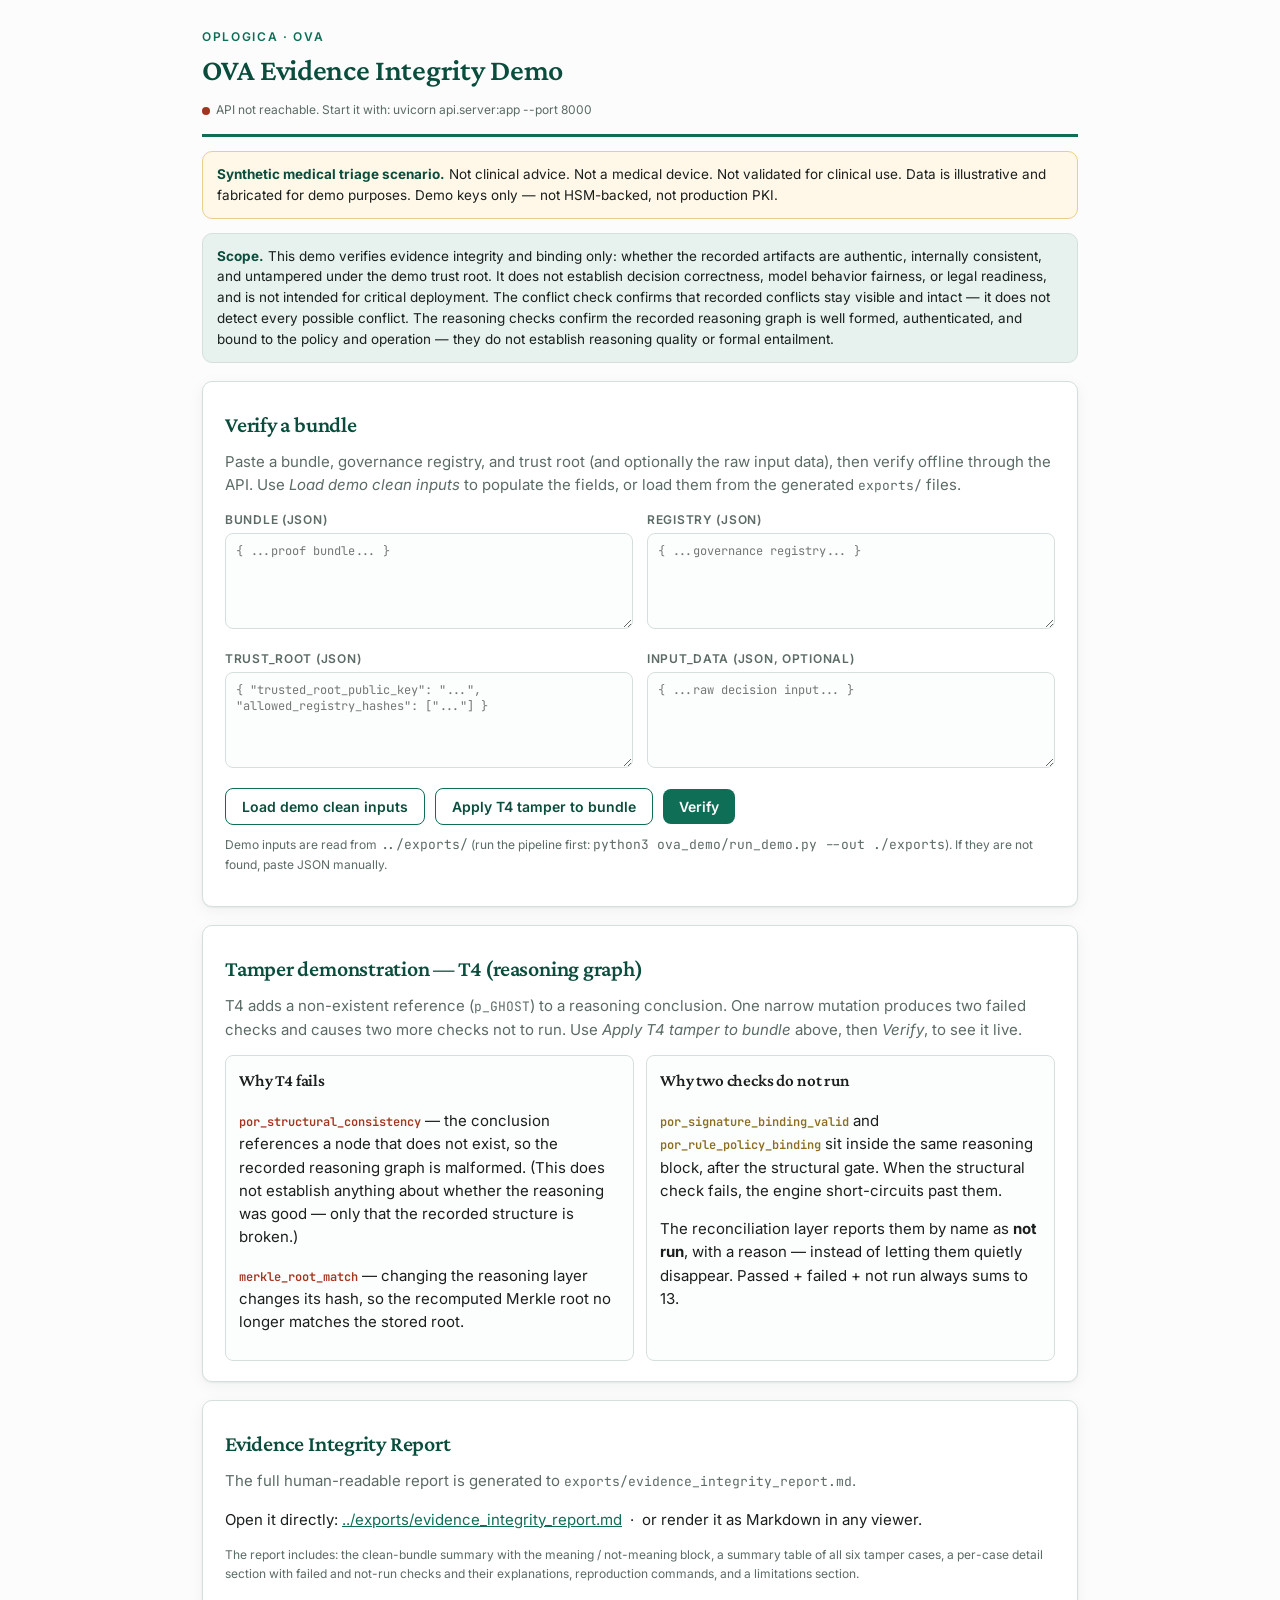
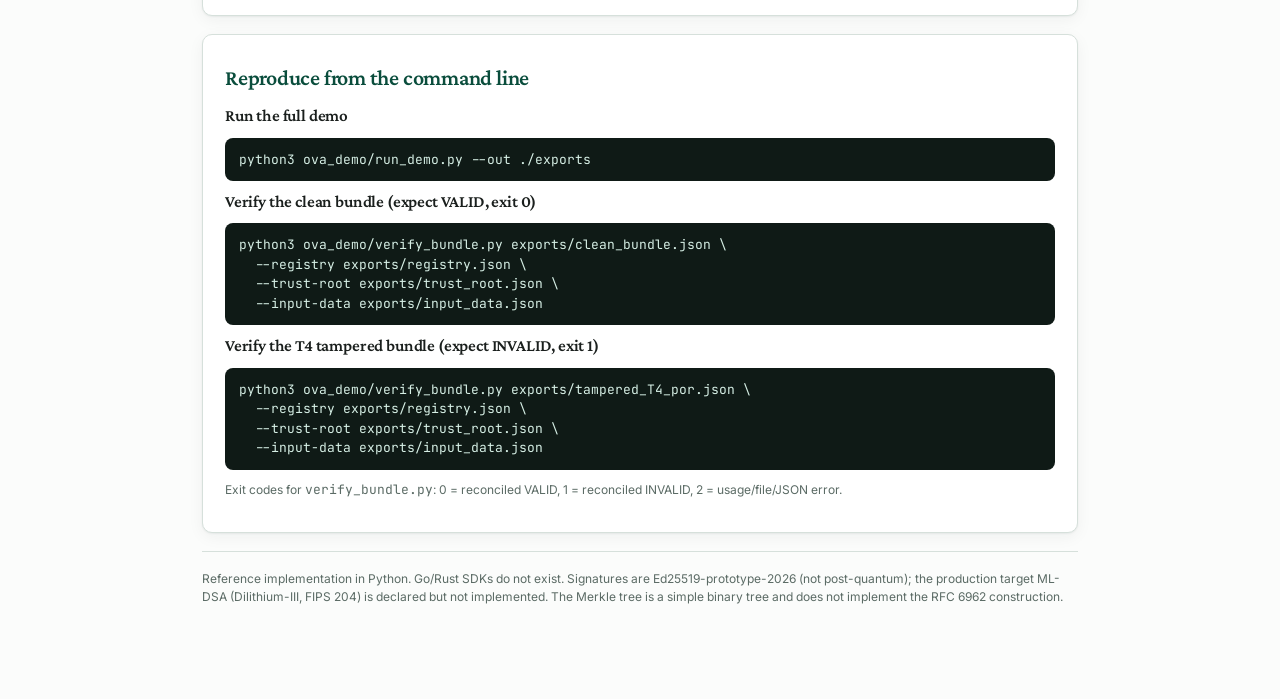
==== ui/index.html @ 2ccc594e "demo-packaging-v1: package reproducible OVA evidence-integrity demo" ====
<!DOCTYPE html>
<html lang="en">
<head>
  <meta charset="utf-8" />
  <meta name="viewport" content="width=device-width, initial-scale=1" />
  <title>OVA Evidence Integrity Demo</title>
  <link rel="preconnect" href="https://fonts.googleapis.com" />
  <link rel="preconnect" href="https://fonts.gstatic.com" crossorigin />
  <link href="https://fonts.googleapis.com/css2?family=Crimson+Pro:wght@500;600;700&family=Inter:wght@400;500;600&family=JetBrains+Mono:wght@400;600&display=swap" rel="stylesheet" />
  <link rel="stylesheet" href="style.css" />
</head>
<body>
<div class="wrap">

  <!-- ===== Masthead ===== -->
  <header class="masthead">
    <div class="eyebrow">OpLogica · OVA</div>
    <h1>OVA Evidence Integrity Demo</h1>
    <div id="health" class="health"><span class="dot"></span><span id="health-text">checking API…</span></div>
  </header>

  <div class="banner" id="triage-banner">
    <strong>Synthetic medical triage scenario.</strong> Not clinical advice.
    Not a medical device. Not validated for clinical use. Data is illustrative
    and fabricated for demo purposes. Demo keys only — not HSM-backed, not
    production PKI.
  </div>

  <div class="banner scope" id="scope-banner">
    <strong>Scope.</strong> This demo verifies evidence integrity and binding
    only: whether the recorded artifacts are authentic, internally consistent,
    and untampered under the demo trust root. It does not establish decision
    correctness, model behavior fairness, or legal readiness, and is not
    intended for critical deployment. The conflict check confirms that recorded
    conflicts stay visible and intact — it does not detect every possible
    conflict. The reasoning checks confirm the recorded reasoning graph is well
    formed, authenticated, and bound to the policy and operation — they do not
    establish reasoning quality or formal entailment.
  </div>

  <!-- ===== Verify section ===== -->
  <section id="verify-section">
    <h2>Verify a bundle</h2>
    <p class="lead">Paste a bundle, governance registry, and trust root (and
      optionally the raw input data), then verify offline through the API. Use
      <em>Load demo clean inputs</em> to populate the fields, or load them from
      the generated <span class="mono">exports/</span> files.</p>

    <div class="grid2">
      <div>
        <label for="bundle">bundle (JSON)</label>
        <textarea id="bundle" spellcheck="false" placeholder="{ ...proof bundle... }"></textarea>
      </div>
      <div>
        <label for="registry">registry (JSON)</label>
        <textarea id="registry" spellcheck="false" placeholder="{ ...governance registry... }"></textarea>
      </div>
      <div>
        <label for="trust_root">trust_root (JSON)</label>
        <textarea id="trust_root" spellcheck="false" placeholder='{ "trusted_root_public_key": "...", "allowed_registry_hashes": ["..."] }'></textarea>
      </div>
      <div>
        <label for="input_data">input_data (JSON, optional)</label>
        <textarea id="input_data" spellcheck="false" placeholder="{ ...raw decision input... }"></textarea>
      </div>
    </div>

    <div class="row">
      <button id="btn-load-clean" class="secondary" type="button">Load demo clean inputs</button>
      <button id="btn-apply-t4" class="secondary" type="button">Apply T4 tamper to bundle</button>
      <button id="btn-verify" type="button">Verify</button>
    </div>
    <p class="footnote">Demo inputs are read from <span class="mono">../exports/</span>
      (run the pipeline first: <span class="mono">python3 ova_demo/run_demo.py --out ./exports</span>).
      If they are not found, paste JSON manually.</p>

    <div id="result" class="result" hidden></div>
  </section>

  <!-- ===== Tamper explainer (T4) ===== -->
  <section id="tamper-section">
    <h2>Tamper demonstration — T4 (reasoning graph)</h2>
    <p class="lead">T4 adds a non-existent reference
      (<span class="mono">p_GHOST</span>) to a reasoning conclusion. One narrow
      mutation produces two failed checks and causes two more checks not to run.
      Use <em>Apply T4 tamper to bundle</em> above, then <em>Verify</em>, to see
      it live.</p>

    <div class="why">
      <div class="box">
        <h3>Why T4 fails</h3>
        <p><span class="tag fail-tag">por_structural_consistency</span> — the
          conclusion references a node that does not exist, so the recorded
          reasoning graph is malformed. (This does not establish anything about
          whether the reasoning was good — only that the recorded structure is
          broken.)</p>
        <p><span class="tag fail-tag">merkle_root_match</span> — changing the
          reasoning layer changes its hash, so the recomputed Merkle root no
          longer matches the stored root.</p>
      </div>
      <div class="box">
        <h3>Why two checks do not run</h3>
        <p><span class="tag skip-tag">por_signature_binding_valid</span> and
          <span class="tag skip-tag">por_rule_policy_binding</span> sit inside
          the same reasoning block, after the structural gate. When the
          structural check fails, the engine short-circuits past them.</p>
        <p>The reconciliation layer reports them by name as
          <strong>not run</strong>, with a reason — instead of letting them
          quietly disappear. Passed + failed + not&nbsp;run always sums to 13.</p>
      </div>
    </div>
  </section>

  <!-- ===== Report ===== -->
  <section id="report-section">
    <h2>Evidence Integrity Report</h2>
    <p class="lead">The full human-readable report is generated to
      <span class="mono">exports/evidence_integrity_report.md</span>.</p>
    <p>Open it directly:
      <a id="report-link" href="../exports/evidence_integrity_report.md">../exports/evidence_integrity_report.md</a>
      &nbsp;·&nbsp; or render it as Markdown in any viewer.</p>
    <p class="footnote">The report includes: the clean-bundle summary with the
      meaning / not-meaning block, a summary table of all six tamper cases, a
      per-case detail section with failed and not-run checks and their
      explanations, reproduction commands, and a limitations section.</p>
  </section>

  <!-- ===== Reproduction commands ===== -->
  <section id="repro-section">
    <h2>Reproduce from the command line</h2>

    <h3>Run the full demo</h3>
    <pre class="cmd">python3 ova_demo/run_demo.py --out ./exports</pre>

    <h3>Verify the clean bundle (expect VALID, exit 0)</h3>
    <pre class="cmd">python3 ova_demo/verify_bundle.py exports/clean_bundle.json \
  --registry exports/registry.json \
  --trust-root exports/trust_root.json \
  --input-data exports/input_data.json</pre>

    <h3>Verify the T4 tampered bundle (expect INVALID, exit 1)</h3>
    <pre class="cmd">python3 ova_demo/verify_bundle.py exports/tampered_T4_por.json \
  --registry exports/registry.json \
  --trust-root exports/trust_root.json \
  --input-data exports/input_data.json</pre>

    <p class="footnote">Exit codes for <span class="mono">verify_bundle.py</span>:
      0 = reconciled VALID, 1 = reconciled INVALID, 2 = usage/file/JSON error.</p>
  </section>

  <hr class="soft" />
  <p class="footnote">Reference implementation in Python. Go/Rust SDKs do not
    exist. Signatures are Ed25519-prototype-2026 (not post-quantum); the
    production target ML-DSA (Dilithium-III, FIPS 204) is declared but not
    implemented. The Merkle tree is a simple binary tree and does not implement
    the RFC 6962 construction.</p>

</div>
<script src="app.js"></script>
</body>
</html>
---- ui/style.css ----
/* OVA Evidence Integrity Demo — minimal institutional styling.
   Brand: dark academic green; serif headlines (Crimson Pro), sans body
   (Inter), mono for hashes/code (JetBrains Mono). Calm, not crypto-hype. */

:root {
  --green: #0F6E56;
  --green-deep: #0A4D3C;
  --green-tint: #E7F1ED;
  --ink: #1A1F1D;
  --muted: #5B6B65;
  --line: #D6E0DB;
  --paper: #FBFCFB;
  --card: #FFFFFF;
  --pass: #1E7F5C;
  --fail: #A3341F;
  --skip: #8A6D1F;
  --warn-bg: #FFF8E8;
  --warn-line: #E8D08A;
  --radius: 10px;
  --shadow: 0 1px 2px rgba(16, 40, 32, 0.06),
            0 4px 16px rgba(16, 40, 32, 0.05);
}

* { box-sizing: border-box; }

body {
  margin: 0;
  background: var(--paper);
  color: var(--ink);
  font-family: "Inter", -apple-system, BlinkMacSystemFont, sans-serif;
  font-size: 15px;
  line-height: 1.55;
  -webkit-font-smoothing: antialiased;
}

.wrap {
  max-width: 920px;
  margin: 0 auto;
  padding: 28px 22px 80px;
}

h1, h2, h3 {
  font-family: "Crimson Pro", Georgia, "Times New Roman", serif;
  color: var(--green-deep);
  font-weight: 600;
  letter-spacing: -0.01em;
  margin: 0 0 8px;
}

h1 { font-size: 30px; }
h2 { font-size: 22px; margin-top: 6px; }
h3 { font-size: 17px; color: var(--ink); }

a { color: var(--green); }

code, pre, .mono {
  font-family: "JetBrains Mono", ui-monospace, "SF Mono", Menlo, monospace;
  font-size: 13px;
}

/* ---- Header ---- */
.masthead {
  border-bottom: 3px solid var(--green);
  padding-bottom: 14px;
  margin-bottom: 8px;
}
.masthead .eyebrow {
  font-size: 12px;
  letter-spacing: 0.14em;
  text-transform: uppercase;
  color: var(--green);
  font-weight: 600;
}
.health {
  font-size: 12px;
  color: var(--muted);
  margin-top: 6px;
}
.health .dot {
  display: inline-block;
  width: 8px; height: 8px;
  border-radius: 50%;
  background: #c2c8c5;
  margin-right: 6px;
  vertical-align: middle;
}
.health.ok .dot { background: var(--pass); }
.health.down .dot { background: var(--fail); }

/* ---- Banners ---- */
.banner {
  border: 1px solid var(--warn-line);
  background: var(--warn-bg);
  border-radius: var(--radius);
  padding: 12px 14px;
  margin: 14px 0;
  font-size: 13.5px;
}
.banner.scope {
  border-color: var(--line);
  background: var(--green-tint);
}
.banner strong { color: var(--green-deep); }

/* ---- Cards / sections ---- */
section {
  background: var(--card);
  border: 1px solid var(--line);
  border-radius: var(--radius);
  box-shadow: var(--shadow);
  padding: 20px 22px;
  margin: 18px 0;
}

.lead { color: var(--muted); margin: 0 0 14px; }

/* ---- Inputs ---- */
.grid2 {
  display: grid;
  grid-template-columns: 1fr 1fr;
  gap: 14px;
}
@media (max-width: 680px) { .grid2 { grid-template-columns: 1fr; } }

label {
  display: block;
  font-size: 12px;
  font-weight: 600;
  color: var(--muted);
  text-transform: uppercase;
  letter-spacing: 0.06em;
  margin: 0 0 4px;
}
textarea {
  width: 100%;
  min-height: 96px;
  resize: vertical;
  border: 1px solid var(--line);
  border-radius: 8px;
  padding: 9px 10px;
  font-family: "JetBrains Mono", ui-monospace, monospace;
  font-size: 12px;
  background: #FCFEFD;
  color: var(--ink);
}
textarea:focus { outline: 2px solid var(--green); border-color: var(--green); }

.row { display: flex; gap: 10px; flex-wrap: wrap; align-items: center; margin-top: 14px; }

button {
  font-family: inherit;
  font-size: 14px;
  font-weight: 600;
  border: none;
  border-radius: 8px;
  padding: 9px 16px;
  cursor: pointer;
  background: var(--green);
  color: white;
  transition: background 0.15s ease;
}
button:hover { background: var(--green-deep); }
button.secondary {
  background: white;
  color: var(--green-deep);
  border: 1px solid var(--green);
}
button.secondary:hover { background: var(--green-tint); }

/* ---- Result ---- */
.result { margin-top: 16px; }
.status-pill {
  display: inline-block;
  font-weight: 700;
  font-size: 13px;
  letter-spacing: 0.04em;
  padding: 4px 12px;
  border-radius: 999px;
}
.status-VALID { background: #E2F3EB; color: var(--pass); }
.status-INVALID { background: #FAE7E2; color: var(--fail); }
.status-ERROR { background: #F3EBD9; color: var(--skip); }

.counts {
  display: flex; gap: 18px; margin: 14px 0;
  font-size: 13px;
}
.counts .n { font-size: 22px; font-weight: 700; font-family: "Crimson Pro", serif; display: block; }
.counts .c-pass .n { color: var(--pass); }
.counts .c-fail .n { color: var(--fail); }
.counts .c-skip .n { color: var(--skip); }
.counts .label-sm { color: var(--muted); font-size: 11px; text-transform: uppercase; letter-spacing: 0.06em; }

.check-list { list-style: none; padding: 0; margin: 8px 0; }
.check-list li {
  border: 1px solid var(--line);
  border-left-width: 4px;
  border-radius: 6px;
  padding: 8px 11px;
  margin: 6px 0;
  background: #FCFEFD;
}
.check-list li.pass { border-left-color: var(--pass); }
.check-list li.fail { border-left-color: var(--fail); }
.check-list li.skip { border-left-color: var(--skip); }
.check-list .name { font-family: "JetBrains Mono", monospace; font-weight: 600; font-size: 13px; }
.check-list .reason { color: var(--muted); font-size: 12.5px; margin-top: 3px; }

.meaning {
  border-left: 4px solid var(--green);
  background: var(--green-tint);
  padding: 12px 14px;
  border-radius: 6px;
  margin-top: 16px;
  font-size: 13.5px;
}
.meaning .headline { font-weight: 700; color: var(--green-deep); font-family: "Crimson Pro", serif; font-size: 16px; }
.meaning .m { margin-top: 6px; }
.meaning .nm { margin-top: 4px; }
.meaning .nm strong { color: var(--fail); }

/* ---- Tamper explainer ---- */
.why {
  display: grid; grid-template-columns: 1fr 1fr; gap: 12px; margin-top: 12px;
}
@media (max-width: 680px) { .why { grid-template-columns: 1fr; } }
.why .box { border: 1px solid var(--line); border-radius: 8px; padding: 12px 13px; background: #FCFEFD; }
.why h3 { margin-bottom: 8px; }
.why .tag { font-family: "JetBrains Mono", monospace; font-size: 12px; font-weight: 600; }
.why .fail-tag { color: var(--fail); }
.why .skip-tag { color: var(--skip); }

/* ---- Commands ---- */
pre.cmd {
  background: #0F1A16;
  color: #D6EFE5;
  border-radius: 8px;
  padding: 12px 14px;
  overflow-x: auto;
  margin: 8px 0;
  line-height: 1.5;
}
pre.cmd .c { color: #6FB69C; }

.footnote { color: var(--muted); font-size: 12px; margin-top: 10px; }
hr.soft { border: none; border-top: 1px solid var(--line); margin: 18px 0; }
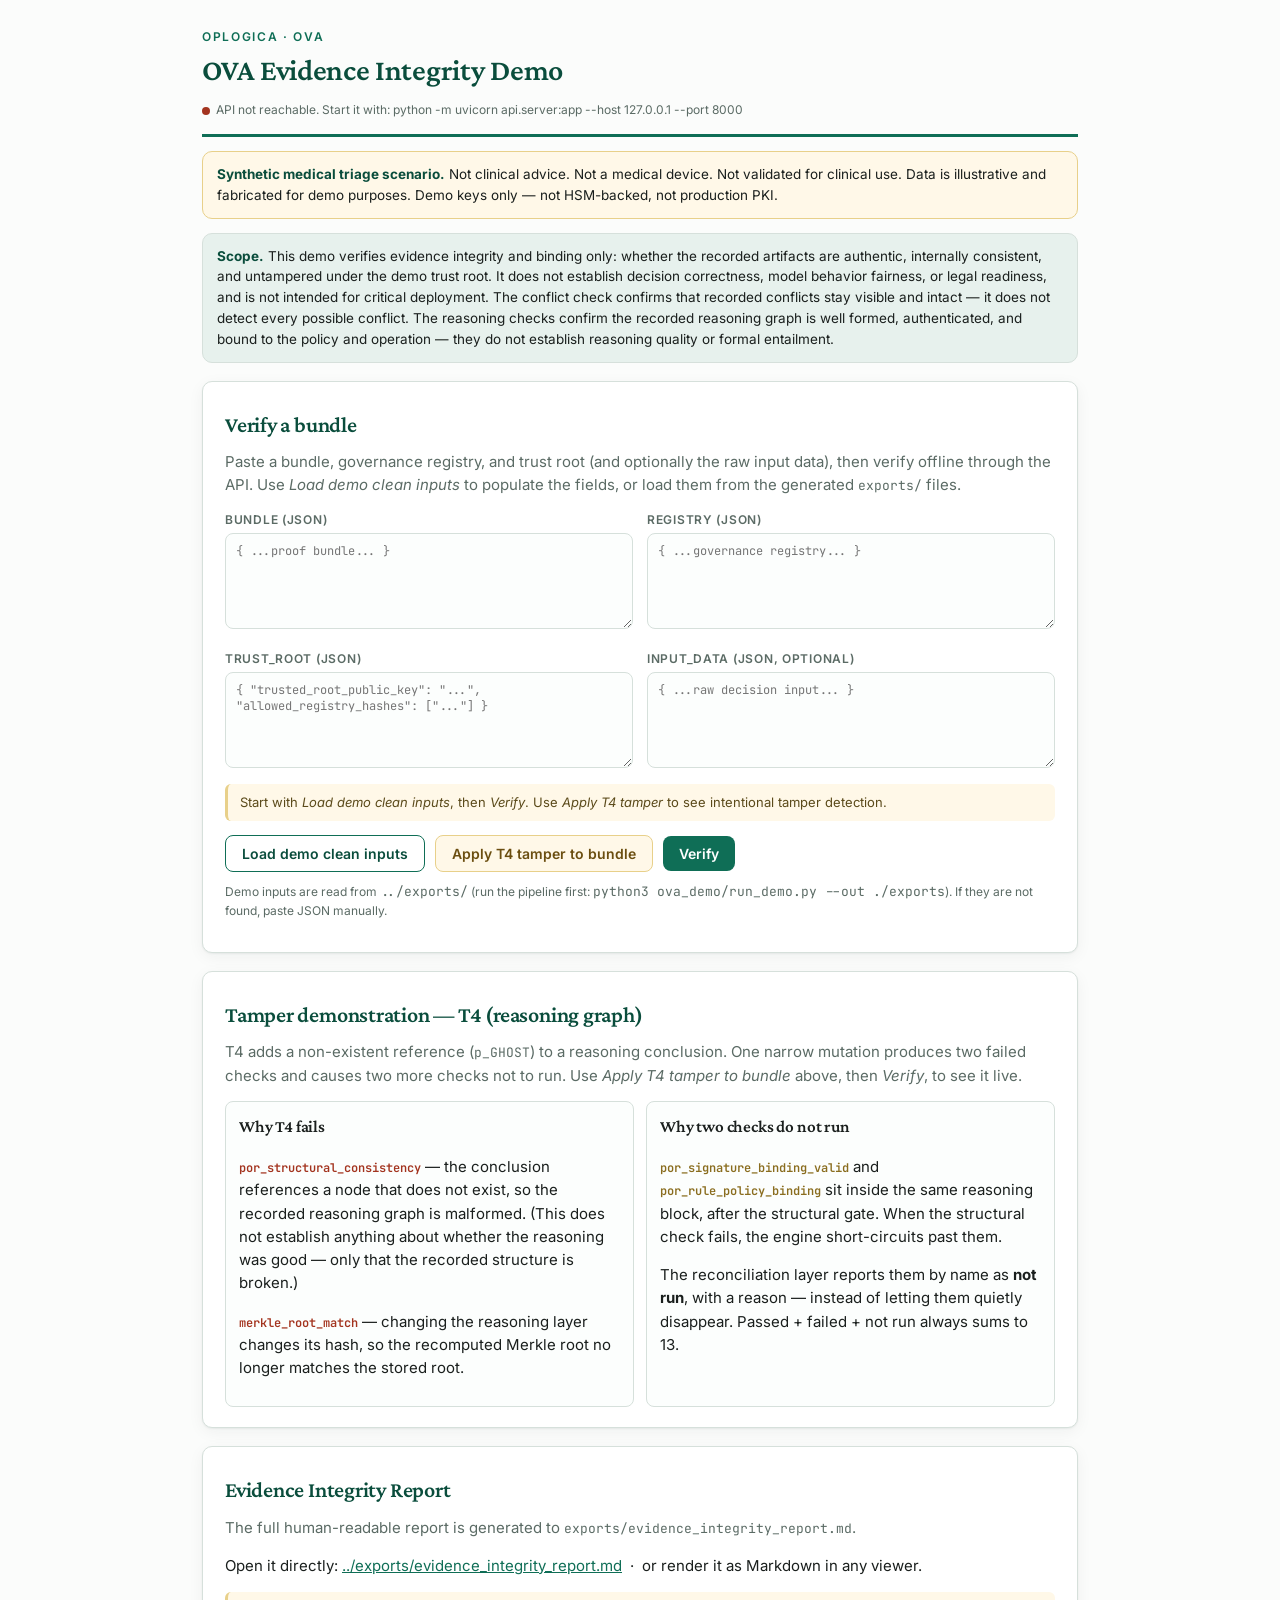
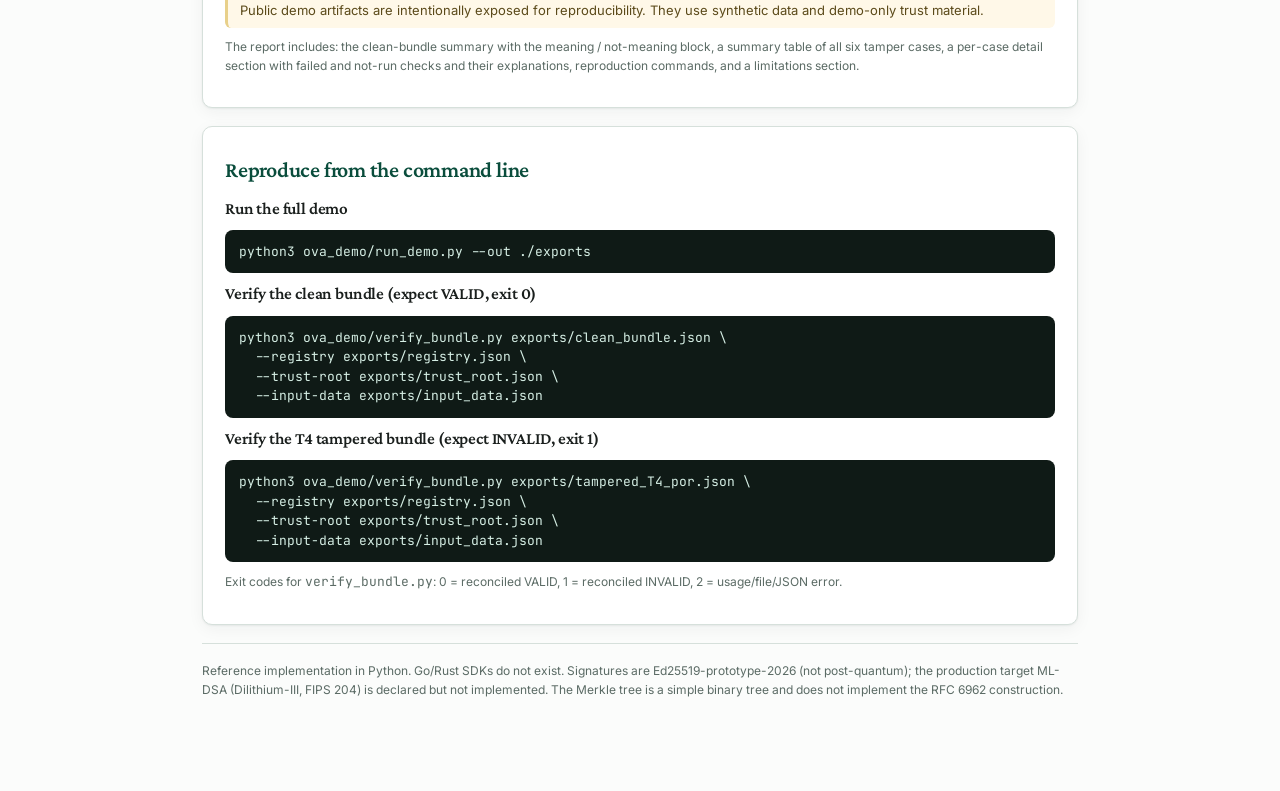
==== commit 1003a64b: "Polish OVA demo documentation and UI" ====
--- a/ui/index.html
+++ b/ui/index.html
@@ -65,9 +65,13 @@
       </div>
     </div>
 
+    <p class="instruction">Start with <em>Load demo clean inputs</em>, then
+      <em>Verify</em>. Use <em>Apply T4 tamper</em> to see intentional tamper
+      detection.</p>
+
     <div class="row">
       <button id="btn-load-clean" class="secondary" type="button">Load demo clean inputs</button>
-      <button id="btn-apply-t4" class="secondary" type="button">Apply T4 tamper to bundle</button>
+      <button id="btn-apply-t4" class="warn" type="button" title="This intentionally breaks the bundle">Apply T4 tamper to bundle</button>
       <button id="btn-verify" type="button">Verify</button>
     </div>
     <p class="footnote">Demo inputs are read from <span class="mono">../exports/</span>
@@ -119,6 +123,8 @@
     <p>Open it directly:
       <a id="report-link" href="../exports/evidence_integrity_report.md">../exports/evidence_integrity_report.md</a>
       &nbsp;·&nbsp; or render it as Markdown in any viewer.</p>
+    <p class="instruction">Public demo artifacts are intentionally exposed for
+      reproducibility. They use synthetic data and demo-only trust material.</p>
     <p class="footnote">The report includes: the clean-bundle summary with the
       meaning / not-meaning block, a summary table of all six tamper cases, a
       per-case detail section with failed and not-run checks and their
--- a/ui/style.css
+++ b/ui/style.css
@@ -167,6 +167,29 @@
 }
 button.secondary:hover { background: var(--green-tint); }
 
+/* Amber/warning button — used for actions that intentionally break the bundle
+   (e.g. Apply T4 tamper). Communicates "this is a destructive demo step";
+   wiring and id are unchanged. */
+button.warn {
+  background: var(--warn-bg);
+  color: #6B4E10;
+  border: 1px solid var(--warn-line);
+}
+button.warn:hover { background: #F7E6B6; }
+
+/* Short, visible instruction note — used near input/button rows and near the
+   public-artifacts area. Distinct from .lead (which is the section intro) and
+   .footnote (which is small print). */
+.instruction {
+  background: var(--warn-bg);
+  border-left: 3px solid var(--warn-line);
+  border-radius: 6px;
+  padding: 8px 12px;
+  margin: 10px 0;
+  font-size: 13px;
+  color: #5B4A1A;
+}
+
 /* ---- Result ---- */
 .result { margin-top: 16px; }
 .status-pill {
